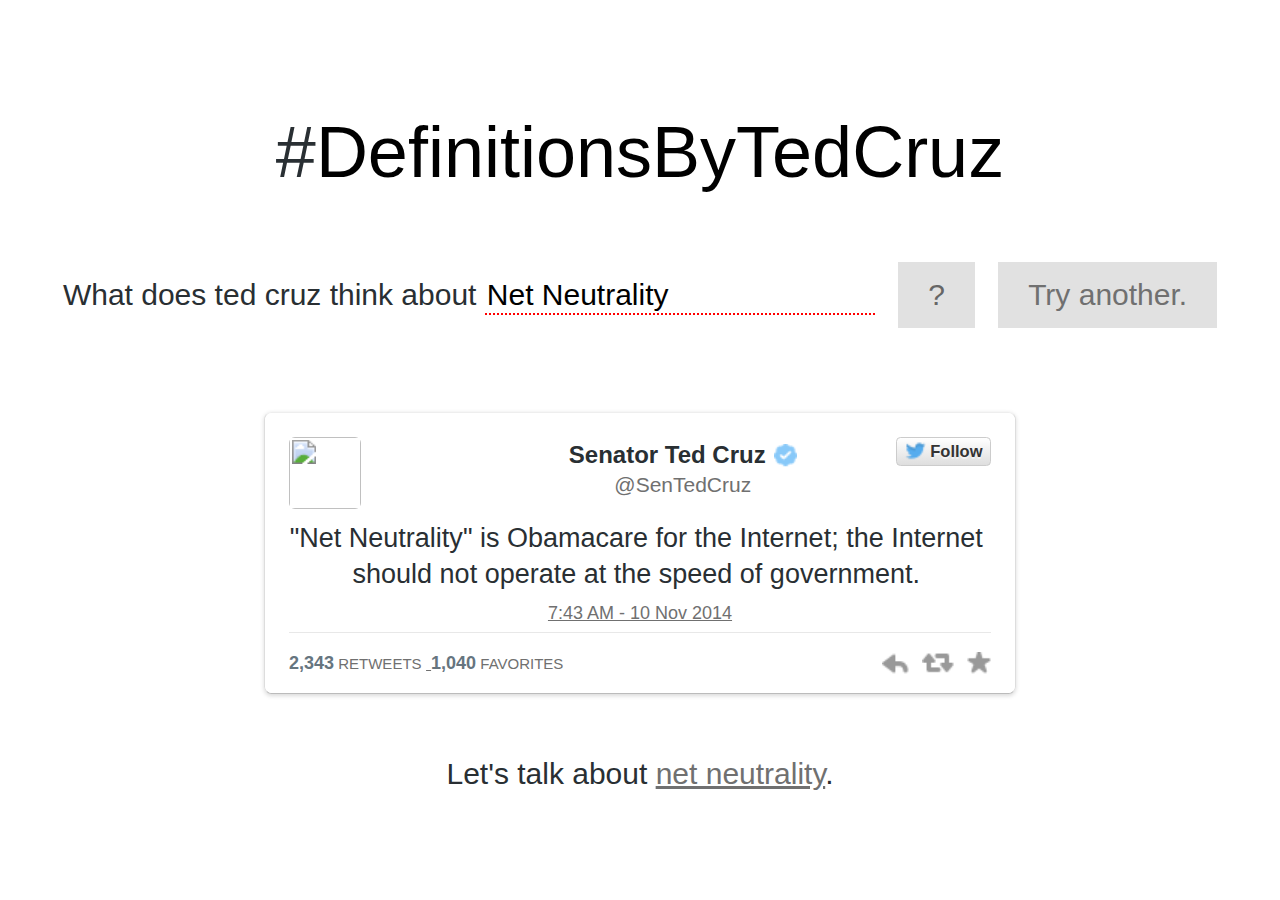
==== cruzdefinitions/index.html @ 554a3448 "lets see" ====
<html>
<head>
  <title>#DefinitionsByTedCruz</title>
  <script src="jquery.min.js"></script>
  <link type="text/css" rel="stylesheet" href="twitter.css">
  <style>
  body {
    margin: 1em;
  }
  form, input {
    display: inline-block;
    font-size: 1em;
  }
  h1 {
    font-size: 6em;
    font-weight: 300;
    text-align: center;
    margin: 2em 0 1em 0;
  }
  h1 a {
    color: black !important;
    text-decoration: none;
  }
  h1 a:hover {
    color: red !important;
  }
  a {
    color: blue;
    text-decoration: underline;
  }
  a:hover {
    color: red;
  }
  .intro {
    margin: 1em;
    text-align: center;
  }
  .intro p {
    font-size: 2.5em;
  }
  .nav {
    text-align: center;
  }
  .button {
    display: inline-block;
    border: 0;
    margin: 1em 0 0 0.5em;
    padding: 0.5em 1em;
    cursor: pointer;
    background: #e1e1e1;
    text-decoration: none;
    color: #666666;
    font-size: 1em;
    line-height: 1.2em;
  }
  .button:hover {
    background: red;
    color: white;
  }
  #thoughts {
    text-align: center;
  }
  #topic {
    border: 0;
    border-bottom: 2px red dotted;
  }
  </style>
  <script>
  var url = 'http://en.wikipedia.org/w/api.php';
  function get_random(cb) {
    var params = {
      'action': 'query',
      'list': 'random',
      'rnlimit': 1,
      'format': 'json',
      'rnnamespace': 0
    };
    $.ajax({
      dataType: 'jsonp',
      url: url,
      data: params,
    }).done(cb);
  }
  function get_links(page_name, cb) {
    var params = {
      'action': 'query',
      'redirects': 'true',
      'prop': 'links',
      'pllimit': 500,
      'titles': page_name,
      'plnamespace': 0,
      'format': 'json'
    };
    $.ajax({
      dataType: 'jsonp',
      url: url,
      data: params,
    }).done(cb);
  }
  function select_random_link(data) {
    var page_ids = data['query']['pages'];
    for (page in page_ids) {
      if (page_ids.hasOwnProperty(page)) {
        var links = page_ids[page]['links'];
      }
    }
    return links[Math.round(Math.random() * links.length - 1)]['title'];
  }
  function obamacare(val) {
    var page_title, link, another_link;
    get_random(function(data) {
      page_title = data['query']['random'][0]['title'];
      get_links(page_title, function(data) {
        link = select_random_link(data);
        get_links(link, function(data) {
          another_link = select_random_link(data);
          $('.internet').html(link);
          $('#net-neutrality').html(page_title);
          $('#topic').val(page_title).attr('size', page_title.length + 1);
          $('#government').html(another_link);
        });
      });
    });
  }
  $(function() {
    
    obamacare();
    $('#again').click(obamacare);

    $('#thoughts').submit(function(e) {
      e.preventDefault();

      var page_title = $('#topic').val();
      get_links(page_title, function(data) {
        link = select_random_link(data);
        get_links(link, function(data) {
          another_link = select_random_link(data);
          $('.internet').html(link);
          $('#net-neutrality').html(page_title);
          $('#topic').val(page_title).attr('size', page_title.length + 1);
          $('#government').html(another_link);
        });
      });
    });
    
  });
  </script>
  <script type="text/javascript">

  var _gaq = _gaq || [];
  _gaq.push(['_setAccount', 'UA-75504-7']);
  _gaq.push(['_setDomainName', 'none']);
  _gaq.push(['_setAllowLinker', true]);
  _gaq.push(['_trackPageview']);

  (function() {
    var ga = document.createElement('script'); ga.type = 'text/javascript'; ga.async = true;
    ga.src = ('https:' == document.location.protocol ? 'https://ssl' : 'http://www') + '.google-analytics.com/ga.js';
    var s = document.getElementsByTagName('script')[0]; s.parentNode.insertBefore(ga, s);
  })();

  </script>
</head>
<body>
  <h1>#<a href="https://twitter.com/search?q=%23DefinitionsByTedCruz">DefinitionsByTedCruz</a></h1>
  <div class="intro"><form id="thoughts"><p>What does ted cruz think about <input type="text" id="topic" value="Net Neutrality" /> <input type="submit" value="?" class="button" /> <a id="again" class="button" href="#">Try another.</a></p></form>
  <div style="display: block; max-width: 99%; min-width: 220px; padding: 0px; border-top-left-radius: 5px; border-top-right-radius: 5px; border-bottom-right-radius: 5px; border-bottom-left-radius: 5px; margin: 4em auto; border-color: rgb(238, 238, 238) rgb(221, 221, 221) rgb(187, 187, 187); border-width: 1px; border-style: solid; box-shadow: rgba(0, 0, 0, 0.14902) 0px 1px 3px; position: static; visibility: visible; width: 500px; zoom: 150%">
    <div class="root standalone-tweet ltr twitter-tweet not-touch" dir="ltr" data-dt-months="Jan|Feb|Mar|Apr|May|Jun|Jul|Aug|Sep|Oct|Nov|Dec" data-dt-full="%{hours12}:%{minutes} %{amPm} - %{day} %{month} %{year}" data-dt-am="AM" data-dt-pm="PM" data-iframe-title="Embedded Tweet" data-scribe="page:tweet" id="twitter-widget-0" lang="en" data-twitter-event-id="0">
      <blockquote class="tweet subject expanded h-entry" data-tweet-id="531834493922189313" cite="#" data-scribe="section:subject">
        <div class="header">
          <div class="h-card p-author with-verification" data-scribe="component:author">
            <a class="u-url profile" href="#" aria-label="Senator Ted Cruz (screen name: SenTedCruz)" data-scribe="element:user_link">
              <img class="u-photo avatar" alt="" src="https://pbs.twimg.com/profile_images/3396959978/e4a57f152c58effe0df43affb2e27ab8_normal.jpeg" data-src-2x="https://pbs.twimg.com/profile_images/3396959978/e4a57f152c58effe0df43affb2e27ab8_bigger.jpeg" data-scribe="element:avatar">
              <span class="full-name">
                <span class="p-name customisable-highlight" data-scribe="element:name">Senator Ted Cruz</span>&nbsp;&nbsp;&nbsp;&nbsp;&nbsp;&nbsp;&nbsp;&nbsp;<span class="verified" title="Verified Account" aria-label="Verified Account" data-scribe="element:verified_badge"><b>✔</b></span>
              </span>
              <span class="p-nickname" dir="ltr" data-scribe="element:screen_name">@<b>SenTedCruz</b></span>

            </a>
          </div>

          <a class="follow-button profile" href="#" role="button" data-scribe="component:followbutton" title="Follow Senator Ted Cruz on Twitter"><i class="ic-button-bird"></i>Follow</a>
        </div>
        <div class="content e-entry-content" data-scribe="component:tweet">
          <p class="e-entry-title">"<span id="net-neutrality">Net Neutrality</span>" is Obamacare for <span class="internet">the Internet</span>; <span class="internet">the Internet</span> should not operate at the speed of <span id="government">government</span>.</p>
          <div class="dateline collapsible-container">
            <a class="u-url customisable-highlight long-permalink" href="#" data-datetime="2014-11-10T15:43:19+0000" data-scribe="element:full_timestamp"><time pubdate="" class="dt-updated" datetime="2014-11-10T15:43:19+0000" title="Time posted: 10 Nov 2014, 15:43:19 (UTC)">7:43 AM - 10 Nov 2014</time></a>
          </div>
        </div>
        <div class="footer customisable-border" data-scribe="component:footer">
          <span class="stats-narrow customisable-border">
            <span class="stats" data-scribe="component:stats">
              <a href="#" title="View Tweet on Twitter" data-scribe="element:retweet_count">
                <span class="stats-retweets">
                  <strong>2,343</strong> Retweets
                </span>
              </a>
              <a href="#" title="View Tweet on Twitter" data-scribe="element:favorite_count">
                <span class="stats-favorites">
                  <strong>1,040</strong> favorites
                </span>
              </a>
            </span>
          </span>
          <ul class="tweet-actions" role="menu" aria-label="Tweet actions" data-scribe="component:actions">
            <li><a href="#" class="reply-action web-intent" title="Reply" data-scribe="element:reply"><i class="ic-reply ic-mask"></i><b>Reply</b></a></li>
            <li><a href="#" class="retweet-action web-intent" title="Retweet" data-scribe="element:retweet"><i class="ic-retweet ic-mask"></i><b>Retweet</b></a></li>
            <li><a href="#" class="favorite-action web-intent" title="Favorite" data-scribe="element:favorite"><i class="ic-fav ic-mask"></i><b>Favorite</b></a></li>
          </ul>
        </div>
      </blockquote>
    </div>
  </div>
  <div class="nav">
    <p></p>
    <p>Let's talk about <a href="https://www.eff.org/deeplinks/2014/11/white-house-gets-it-net-neutrality-will-fcc-0">net neutrality</a>. </p>
  </div>
</body>
</body>
---- cruzdefinitions/twitter.css ----
html body{display:block;background:transparent}html,body,h1,h2,h3,blockquote,p,ol,ul,li,iframe,button{padding:0;margin:0;font:normal normal normal 12px/16px "Helvetica Neue",Roboto,"Segoe UI",Calibri,sans-serif;text-decoration:none;-webkit-text-size-adjust:100%;-ms-text-size-adjust:100%;text-transform:none;vertical-align:baseline;list-style:none;border:0;-webkit-outline:0;-moz-outline:0;-ms-outline:0;-o-outline:0;outline:0}img{border:0}b,i{font-style:normal;font-weight:normal}abbr{border-bottom:0}.p-author:before,.p-author:after,.cards-base:before,.cards-base:after{display:table;content:""}.p-author:after,.cards-base:after{clear:both}.tweet,.root,.p-author{zoom:1}.root,.tweet,.footer,.detail-expander,.header,.timeline{position:relative}button.load-more,.tweet-box-button,.no-tweets-pane .load-tweets{-webkit-box-sizing:border-box;-moz-box-sizing:border-box;box-sizing:border-box}.no-tweets-pane p{font-size:20px;line-height:24px}.timeline-header .custom-timeline-summary,.timeline-header h1.summary{font-size:18px;font-weight:bold;line-height:18px}.custom-timeline-owner-profile,.timeline .e-entry-title,.p-author .p-name,.cards-base h3,.new-tweets-bar button,.load-tweets,.no-more-pane{font-size:14px;line-height:16px}.tweet-box-button{font-size:13px}.stats strong,.timeline-header- .byline,.timeline-header .list-description{font-size:12px;line-height:18px}.timeline-header .byline{margin:4px 0}.stats span{font-size:10px}.brand span{font-size:12px}.timeline-header .custom-timeline-description{font-size:14px;color:#707070}.custom-timeline-owner-profile .p-nickname{font-size:13px}.custom-timeline-owner-profile .p-name,.p-author .profile .p-name,.cards-base .profile .p-name{font-weight:bold}.p-author a,.e-entry-title,.cards-base h3,.cards-base .cards-content p{line-height:18px}.e-entry-title a{max-width:100%;overflow:hidden;text-overflow:ellipsis;white-space:nowrap}a,a:visited,a:active,a:hover,a:focus,.p-author .full-name,.p-author a.profile,.p-author a.profile:hover .p-nickname,.p-author a.profile:focus .p-nickname,.p-author a.profile:hover .p-nickname b,.p-author a.profile:focus .p-nickname b,.timeline-header .custom-timeline-owner-profile:hover,.timeline-header .custom-timeline-owner-profile:focus,.custom-timeline-owner-profile:hover .p-nickname,.custom-timeline-owner-profile:focus .p-nickname,.custom-timeline-owner-profile:hover .p-nickname b,.custom-timeline-owner-profile:focus .p-nickname b,.cards-base a.profile:hover .p-nickname,.cards-base a.profile:focus .p-nickname,.cards-base a.profile:hover .p-nickname b,.cards-base a.profile:focus .p-nickname b,.cards-base .byline-user .p-nickname{text-decoration:none;outline:0}a:hover b,a:focus b,a:hover span,a:focus span,h3 a:hover,h3 a:focus,.timeline-header a:hover,.timeline-header a:focus,.e-entry-title .link:hover,.e-entry-title .link:focus,.footer a.expand:hover,.footer a.expand:focus,a.permalink:hover,a.permalink:focus,a.long-permalink:hover,a.long-permalink:focus,.cards-base p a:hover,.cards-base p a:focus,.retweet-credit a:hover,.retweet-credit a:focus{text-decoration:underline}html,.p-author .profile .p-name,.custom-timeline-owner-profile .p-name,.cards-base p,.cards-base p a,.timeline-header .custom-timeline-summary,.timeline-header .custom-timeline-summary a:link,.timeline-header .custom-timeline-summary a:visited,.timeline-header .summary,.timeline-header .summary a:link,.timeline-header .summary a:visited,.p-author a.profile:hover .p-name,.p-author a.profile:focus .p-name{color:#292f33}.customisable,.customisable:link,.customisable:visited,.customisable:hover,.customisable:focus,.customisable:active,.customisable-highlight:hover,.customisable-highlight:focus,a:hover .customisable-highlight,a:focus .customisable-highlight{color:#0084b4}a:link,a:visited,.stats span,.byline,.retweet-credit,.no-more-pane,.no-tweets-pane p,.p-geo,.cards-base .byline-user,.timeline-header .list-description{color:#707070}a:hover,a:focus,a:active,.p-author a.profile:hover,.p-author a.profile:focus,.retweet-credit .profile:hover,.retweet-credit .profile:focus,.stats strong,.no-tweets-pane .load-tweets,.nsfw{color:#66757f}.tweet-box-button{color:#aaa}.customisable-border{border:1px solid #e8e8e8}.verified b,.tweet-actions b,abbr.p-geo b,.ic-twitter-badge b,.e-entry-title a .tco-hidden,.collapse-geo .p-geo b,.collapse-media-tag .media-tag b{position:absolute;top:0;left:0;clip:rect(0,0,0,0);clip:rect(0 0 0 0)}.verified,.ic-rt,.ic-mask,.ic-top,.ic-twitter-alert,.ic-twitter-badge,.ic-bird-flourish,.ic-button-bird,.ic-play{display:inline-block;vertical-align:middle;background:transparent url(../images/sprite.png) no-repeat 0 0;background-image: url([data-uri]);background-size:177px 241px}.verified{width:15px;height:17px;margin-left:-21px;vertical-align:-25%;background-position:0 -161px}.ic-twitter-badge{width:18px;height:15px;background-position:-20px -161px}.ic-top{display:inline-block;width:12px;height:10px;margin:2px 4px 0 0;vertical-align:top;background-position:0 -181px}.ic-twitter-alert{width:16px;height:12px;margin:0 3px 3px 0;background-position:-80px -142px}.ic-bird-flourish{display:block;width:32px;height:20px;margin:12px auto 0;background-position:-40px -161px}.ic-button-bird{width:16px;height:16px;margin:0 3px 0 0;background-position:-73px -160px}.ic-play{position:absolute;top:50%;left:50%;width:64px;height:64px;margin:-32px 0 0 -32px;background-position:-108px -175px}.ic-mask{width:12px;height:13px;background-color:#999}a:hover .ic-mask,a:focus .ic-mask{background-color:#0084b4}.ic-reply{width:19px;height:15px;background-position:0 -87px}.ic-retweet{width:22px;height:15px;background-position:-31px -87px}.ic-fav{width:16px;height:15px;background-position:-60px -87px}.ic-geo,.ic-pho,.ic-sum,.ic-pla,.ic-con,.ic-people{display:inline-block;width:16px;height:16px}.ic-geo{background-position:-100px -30px}.ic-pho{background-position:-60px -29px}.ic-sum{background-position:-120px -29px}.ic-pla{background-position:-80px -29px}.ic-con{background-position:-140px -29px}.ic-people{width:14px;background-position:-160px -31px}.ic-rt{width:14px;height:16px;margin-right:4px;background-position:-20px -2px}.timeline{margin-bottom:10px;background-color:#fff;border-radius:5px}.timeline .stream{position:relative;width:100%;overflow-x:hidden;overflow-y:scroll}.timeline.pending-scroll-in .stream .h-feed{-webkit-transition:margin-top .5s ease-out;-moz-transition:margin-top .5s ease-out;-o-transition:margin-top .5s ease-out;transition:margin-top .5s ease-out}.timeline-header,.timeline-footer{position:relative;z-index:100}.timeline-header{padding:12px;border-width:0 0 1px;box-shadow:0 0 0 -3px rgba(0,0,0,0);-webkit-transition:box-shadow .3s ease-out;-moz-transition:box-shadow .3s ease-out;-o-transition:box-shadow .3s ease-out;transition:box-shadow .3s ease-out}.scrolled-down .timeline-header{box-shadow:0 0 10px -3px #ccc}.timeline-header h1.summary{font-weight:bold}.timeline-header .follow-button,.timeline-header .twitter-follow-button,.timeline-header .ic-twitter-badge{position:absolute;top:10px;right:10px}.ic-twitter-badge{border:1px solid #fff;border-color:transparent;border-radius:3px}.ic-twitter-badge:focus{border-color:#00acee}.new-tweets-bar{position:absolute;right:0;left:0;z-index:100;display:none;width:auto;margin-top:-2px;opacity:0;-webkit-transition:opacity .3s ease-in;-moz-transition:opacity .3s ease-in;-o-transition:opacity .3s ease-in;transition:opacity .3s ease-in}.pending-new-tweet-display .new-tweets-bar{display:block}.pending-new-tweet .new-tweets-bar{opacity:1}.new-tweets-bar button{width:100%;_width:92%;padding:10px 0;color:#fff;text-align:center;background-color:#222;background-color:rgba(0,0,0,0.87);border-width:0}.new-tweets-bar button:hover,.new-tweets-bar button:focus{text-decoration:underline;cursor:pointer}button.load-more{display:block;width:100%;*width:92%;padding:10px 0;margin:0;text-align:center;text-shadow:0 1px 0 rgba(255,255,255,0.4);cursor:pointer;background-color:#fcfcfc;background-color:rgba(0,0,0,0.02);border:0;box-shadow:inset 0 3px 8px rgba(0,0,0,0.05);-webkit-transition:background-color .2s ease-out;-moz-transition:background-color .2s ease-out;-o-transition:background-color .2s ease-out;transition:background-color .2s ease-out}button.load-more:hover,button.load-more:focus{text-decoration:underline;background-color:#eee;background-color:rgba(0,0,0,0.08)}.no-more-pane{display:none;padding:12px;text-align:center}.empty-timeline button.load-more,.no-more button.load-more{display:none}.no-more .no-more-pane{display:block}.no-tweets-pane{margin:30px 0;text-align:center}.no-tweets-pane p{margin:24px 12px;text-align:center}.nsfw .display-sensitive-image,.no-tweets-pane .load-tweets{padding:5px 10px;margin:5px auto;font-weight:bold;line-height:18px;text-align:center;text-shadow:0 1px 0 rgba(255,255,255,0.5);cursor:pointer;background-color:#dedede;background-color:rgba(0,0,0,0.15);background-image:-webkit-linear-gradient(#fff,#ddd);background-image:linear-gradient(#fff,#ddd);border:1px solid #ccc;border-color:rgba(0,0,0,0.2);border-radius:4px}.nsfw .display-sensitive-image:hover,.nsfw .display-sensitive-image:focus,.nsfw .display-sensitive-image:active,.no-tweets-pane .load-tweets:hover,.no-tweets-pane .load-tweets:focus,.no-tweets-pane .load-tweets:active{background-color:#f8f8f8;background-color:rgba(0,0,0,0.5);background-image:-webkit-linear-gradient(top,rgba(0,0,0,0.5),rgba(0,0,0,0.15));background-image:linear-gradient(top,rgba(0,0,0,0.5),rgba(0,0,0,0.15));border-color:#bbb;border-color:rgba(0,0,0,0.27)}.nsfw .display-sensitive-image:active,.no-tweets-pane .load-tweets:active{background-color:#efefef;box-shadow:inset 0 3px 5px rgba(0,0,0,0.1)}.has-tweets .no-tweets-pane{display:none}.timeline-footer{padding:6px 10px;background:#e8e8e8;background:rgba(0,0,0,0.1)}.timeline-footer a.widget-link{display:block;padding:10px;text-align:center}.tweet-box-button{display:block;width:100%;padding:6px;text-align:left;background:#fff;border:1px #ccc solid;border-radius:4px}.tweet-box-button:hover,.tweet-box-button:focus{cursor:pointer;border-color:#999;border-color:rgba(0,0,0,0.4)}a.tweet-box-button{width:auto}.tweet{padding:12px 12px 10px 69px;border-width:0 0 1px}.tweet.with-expansion{cursor:pointer}.header{_float:left;_clear:left}.header .avatar{position:absolute;top:0;left:-57px;width:48px;height:48px;background:#fff;border-radius:4px}.permalink{position:relative;z-index:50;float:right;margin-top:2px;_clear:right}.tweet .e-entry-title{margin:0 5px 0 0;overflow:hidden;clear:both;word-wrap:break-word;white-space:pre-wrap}.inline-media{max-width:100%;margin:10px 0 0;overflow:hidden}.tweet .retweet-credit{margin:3px 0}.tweet .twitter-alerts{margin-top:6px}.footer{overflow:hidden;zoom:1}.tweet-actions{position:absolute;_position:static;right:0;bottom:1px;_float:right;background:#fff;visibility:hidden;_visibility:visible;box-shadow:0 0 10px 5px #fff}.tweet-actions li{_display:inline;float:left}.tweet-actions a i{margin:1px 0 0 8px;*margin:1px 0 0 3px;overflow:hidden}.tweet:hover .tweet-actions,.tweet:focus .tweet-actions,.expanded .tweet-actions{visibility:visible}.tweet .tweet-actions a,.tweet .tweet-actions a b,.tweet .tweet-actions a i,.tweet .tweet-actions li{cursor:pointer;outline:0}.twt-tweet .tweet-actions .ic-retweet{margin-top:1px}.footer{min-height:16px;padding-top:1px;margin-top:2px;overflow:hidden;border-width:0;-webkit-transition:margin-top .2s ease-out,padding-top .2s ease-out;-moz-transition:margin-top .2s ease-out,padding-top .2s ease-out;-o-transition:margin-top .2s ease-out,padding-top .2s ease-out;transition:margin-top .2s ease-out,padding-top .2s ease-out}.expanded .footer{padding-top:11px;margin-top:10px;border-width:1px 0 0}.expand,.p-geo{_display:inline;float:left}.stats-wide,.stats-narrow,.brand{display:none;margin-left:.3em;border-width:0}.expanded .stats-wide{display:inline-block;margin-top:-2px}.stats span{display:inline-block;margin-right:3px;text-transform:uppercase}.stats strong{font-weight:bold}.detail-expander{height:0;overflow:hidden;-webkit-transition:height .3s ease-in;-moz-transition:height .3s ease-in;-o-transition:height .3s ease-in;transition:height .3s ease-in}.detail-expander .detail-content{_display:none}.expanded .detail-expander .detail-content{_display:block}.brand .ic-twitter-badge{margin:-4px 5px 0 0}.cards-base{padding:13px 0 12px;border-width:0;-webkit-transition:margin-top .3s ease-out;-moz-transition:margin-top .3s ease-out;-o-transition:margin-top .3s ease-out;transition:margin-top .3s ease-out}.expanded .cards-base{padding:12px 0 0;margin-top:12px;border-width:1px 0 0}.expanded .cards-multimedia,.cards-multimedia{padding-top:0;border-top:0}.cards-base h3{margin:0 0 4px 0}.cards-base .cards-content p{margin:5px 0 10px}.cards-multimedia .cards-content-concise .byline{margin-bottom:8px}.cards-base .summary-thumbnail{float:right;max-width:120px;max-height:120px;margin:4px 0 0 15px}.cards-base .summary-large-thumbnail{display:block;margin:4px 0 5px}.cards-base .media{position:relative;margin:0 0 8px;line-height:0}.cards-base .source-user{position:relative;height:16px;padding-left:21px;margin:10px 0;line-height:16px}.cards-base .source-user .avatar{position:absolute;top:-2px;left:0;display:block;width:16px;height:16px;border-radius:2px}.multi-photo{padding:7px 6px 0;background:#fff}.crop-media-box{display:inline-block;overflow:hidden;vertical-align:top}.multi-photo .box-0,.multi-photo-4 .box-2{margin-right:6px}.multi-photo-4 .box-0,.multi-photo-4 .box-1,.multi-photo-3 .box-1{margin-bottom:6px}.multi-photo-2 .box-0,.multi-photo-3 .box-0{border-radius:4px 0 0 4px}.multi-photo-2 .box-1{border-radius:0 4px 4px 0}.multi-photo-3 .box-1{border-radius:0 4px 0 0}.multi-photo-3 .box-2{border-radius:0 0 4px 0}.multi-photo-4 .box-0{border-radius:4px 0 0 0}.multi-photo-4 .box-1{border-radius:0 4px 0 0}.multi-photo-4 .box-2{border-radius:0 0 0 4px}.multi-photo-4 .box-3{border-radius:0 0 4px 0}.multi-photo-3 .crop-media-box:first-child{float:left}.custom-timeline-owner-profile{display:block}.custom-timeline-owner-profile .verified{margin-right:3px;margin-left:-38px}.custom-timeline .timeline-header{border-bottom-width:3px}.custom-timeline-owner-profile{position:relative;height:16px;padding-left:21px;line-height:16px}.custom-timeline-owner-profile .avatar{position:absolute;left:0;display:block;width:16px;height:16px;border-radius:2px}.custom-timeline .custom-timeline-summary{margin-bottom:11px}.custom-timeline .custom-timeline-description{margin-bottom:12px}.custom-timeline-owner-profile{margin-bottom:4px}.nsfw{padding:8px;background-color:#fcfcfc;background-color:rgba(0,0,0,0.02);border-radius:4px}.standalone-tweet{padding:8px 8px 0;background:#fff;border-radius:5px}.standalone-tweet .subject{margin-top:4px}.standalone-tweet .subject,.standalone-tweet.rtl .subject{padding:4px 8px 8px;border:0}.standalone-tweet .subject .header{position:relative;_height:48px;min-height:48px;padding:3px 0 4px 57px}.standalone-tweet.rtl .subject .header{padding:3px 57px 4px 0}.standalone-tweet .expanded .footer{margin-top:5px}.standalone-tweet .reply{padding:8px 8px 8px 65px}.standalone-tweet .subject .header .avatar{left:0}.standalone-tweet.rtl .subject .header .avatar{right:0;left:auto}.standalone-tweet .subject .header .profile .p-name{font-size:16px}.standalone-tweet .subject .header .profile .p-nickname{font-size:14px}.standalone-tweet .subject .header .profile .p-nickname::before{white-space:pre;content:"\A"}.standalone-tweet .follow-button,.standalone-tweet .twitter-follow-button{position:absolute;top:0;right:0}.standalone-tweet.rtl .follow-button,.standalone-tweet.rtl .twitter-follow-button{right:auto;left:0}.standalone-tweet .subject .e-entry-title{font-size:18px;line-height:24px}.standalone-tweet .subject .dateline{margin-top:6px;white-space:nowrap}.standalone-tweet .subject .p-geo{float:none}.standalone-tweet .subject .dateline .p-geo,.standalone-tweet .subject .dateline .media-tag{margin-left:3px}.media-tag .tag-count{display:none}.collapse-media-tag .media-tag .tag-count{display:inline}.standalone-tweet .subject .cards-base{padding-bottom:0}.standalone-tweet .subject .stats-narrow,.standalone-tweet .subject .brand{display:block;float:left;margin:0}.standalone-tweet.rtl .subject .stats-narrow,.standalone-tweet.rtl .subject .brand{float:right}.standalone-tweet .subject .tweet-actions{position:static;float:right;margin-bottom:4px;visibility:visible}.standalone-tweet.rtl .subject .tweet-actions{float:left}.standalone-tweet .conversation{padding:8px 8px 4px 8px;margin:-8px -8px 8px -8px;background:#f6f6f6;border-bottom:1px solid #e8e8e8;border-bottom-color:rgba(0,0,0,0.1)}.standalone-tweet .reply{position:relative;min-height:48px;border:0}.follow-button:link,.follow-button:visited{display:inline-block;padding:0 5px 0 3px;font:bold 11px/18px 'Helvetica Neue',Arial,sans-serif;color:#333;text-decoration:none;text-shadow:0 1px 0 rgba(255,255,255,0.5);white-space:nowrap;cursor:pointer;background-color:#eee;background-image:-webkit-linear-gradient(#fff,#dedede);background-image:linear-gradient(#fff,#dedede);border:#ccc solid 1px;border-radius:3px}.ie9 .follow-button:link,.ie9 .follow-button:visited{border-radius:0;-ms-filter:"progid:DXImageTransform.Microsoft.gradient(startColorstr='#ffffff', endColorstr='#dedede')"}.follow-button:focus,.follow-button:hover,.follow-button:active{color:#333;text-decoration:none;background-color:#d9d9d9;background-image:-webkit-linear-gradient(#f8f8f8,#d9d9d9);background-image:linear-gradient(#f8f8f8,#d9d9d9);border-color:#bbb;box-shadow:none}.timeline-header a.follow-button:link,.timeline-header a.follow-button:visited,.timeline-header a.follow-button:hover,.timeline-header a.follow-button:focus,.timeline-header a.follow-button:active,.thm-dark .timeline-header a.follow-button:link,.thm-dark .timeline-header a.follow-button:visited,.thm-dark .timeline-header a.follow-button:hover,.thm-dark .timeline-header a.follow-button:focus,.thm-dark .timeline-header a.follow-button:active{color:#333;text-decoration:none}.thm-dark a.follow-button:link,.thm-dark a.follow-button:visited,.thm-dark a.follow-button:hover,.thm-dark a.follow-button:focus,.thm-dark a.follow-button:active{color:#333}.ie9 .follow-button:hover,.ie9 .follow-button:focus,.ie9 .follow-button:active{-ms-filter:"progid:DXImageTransform.Microsoft.gradient(startColorstr='#f8f8f8', endColorstr='#d9d9d9')"}.follow-button:active{background-color:#efefef;box-shadow:inset 0 3px 5px rgba(0,0,0,0.1)}.follow-button:focus{border-color:#0089cb;outline:0}.var-narrow .timeline-header .summary{font-size:14px}.var-narrow .custom-timeline-summary{margin-bottom:7px;font-size:14px}.var-narrow .custom-timeline-description{margin-bottom:10px}.var-narrow .header .profile .p-name,.var-narrow .timeline-header .byline,.var-narrow .timeline-header .list-description,.var-narrow .e-entry-title,.var-narrow .cards-base h3{font-size:12px;line-height:16px}.var-narrow .timeline-header{padding:8px}.var-narrow .timeline-footer{padding:4px}.var-narrow .timeline-header .follow-button,.var-narrow .timeline-header .twitter-follow-button{top:6px;right:6px}.var-narrow .tweet{padding:5px 8px 6px 8px}.var-narrow .tweet .header{position:relative;_height:36px;min-height:32px;padding:0 0 4px 36px}.var-narrow .header .avatar{top:2px;left:0;width:32px;height:32px}.var-narrow .header .profile .p-nickname::before{white-space:pre;content:"\A"}.var-narrow .header .p-name{display:inline}.var-narrow .header .p-nickname{line-height:16px}.var-narrow .permalink{font-size:11px}.var-narrow .expanded .stats-wide{display:none}.var-narrow .expanded .stats-narrow,.var-narrow .brand{display:block;margin:0 0 4px 0;font-size:11px}.var-narrow .cards-base .summary-thumbnail{max-width:60px;max-height:60px}.var-narrow.standalone-tweet .subject{margin-top:1px}.var-narrow.standalone-tweet .subject .header .profile .p-name{font-size:14px}.var-narrow.standalone-tweet .subject .header .profile .p-nickname{font-size:12px}.var-narrow.standalone-tweet .subject .header{margin-bottom:8px}.var-narrow.standalone-tweet .subject .e-entry-title{font-size:16px;line-height:20px}.var-narrow.standalone-tweet .expanded .footer{padding-top:6px}.var-narrow.standalone-tweet .stats-narrow,.var-narrow.standalone-tweet.rtl .stats-narrow,.var-narrow.standalone-tweet .brand,.var-narrow.standalone-tweet.rtl .brand{display:block;float:none;padding-bottom:5px;margin:0 0 8px;border-width:0 0 1px}.var-narrow.standalone-tweet .tweet-actions,.var-narrow.standalone-tweet.rtl .tweet-actions{position:static;float:none;margin-bottom:3px;overflow:hidden;white-space:nowrap}.var-narrow.standalone-tweet .tweet-actions li{display:inline-block;float:none;width:33.33%;text-align:center}.var-narrow.standalone-tweet .tweet-actions li a{display:block;width:100%;margin:0}.var-narrow.standalone-tweet .tweet-actions a i{margin:0}.rtl,.rtl .tweet-box-button,.rtl .follow-button{text-align:right;direction:rtl}.rtl .p-nickname{text-align:left;direction:ltr}.rtl .header{_float:right;_clear:right}.rtl .permalink,.rtl .tweet-actions,.rtl .cards-base .summary-thumbnail{float:left}.rtl .expand,.rtl .p-geo,.rtl .tweet-actions li{float:right}.rtl .permalink{clear:left}.rtl .custom-timeline-owner-profile{padding-right:21px;padding-left:0}.rtl .custom-timeline-owner-profile .avatar{right:0}.rtl .tweet{padding:12px 69px 10px 12px}.var-narrow.rtl .tweet{padding:5px 8px 6px 8px}.rtl .header .avatar{right:-57px;left:auto}.var-narrow.rtl .tweet .header{padding:0 36px 4px 0}.rtl.var-narrow .header .avatar{right:0}.rtl .tweet-actions{right:auto;left:0}.rtl .timeline-header .follow-button,.rtl .timeline-header .twitter-follow-button,.rtl .timeline-header .ic-twitter-badge{position:absolute;right:auto;left:12px}.var-narrow.rtl .timeline-header .follow-button,.var-narrow.rtl .timeline-header .twitter-follow-button{right:auto;left:6px}.rtl .cards-base .source-user{padding:0 21px 0 0}.rtl .cards-base .source-user .avatar{right:0;left:auto}.rtl .follow-button{padding:0 3px 0 5px}.rtl .ic-top{margin:2px 0 0 4px}.rtl .ic-twitter-alert{margin:0 0 3px 3px}.rtl .ic-rt{margin:0 0 0 4px}.rtl .expand .ic-mask,.rtl .p-geo .ic-mask{margin:0 0 0 2px}.rtl .ic-button-bird{margin:0 0 0 3px}.rtl .stats span{margin:0 0 0 3px}.rtl .verified{margin-right:-21px;margin-left:0}.thm-dark{color:#a9a9a9;background-color:#333}.thm-dark .scrolled-down .timeline-header{box-shadow:0 0 10px -3px #000}.thm-dark .ic-twitter-badge{border-color:#333;border-color:transparent}.thm-dark .ic-twitter-badge:focus{border-color:#00acee}.thm-dark .timeline-footer,.standalone-tweet.thm-dark .conversation{background-color:#333;background-color:rgba(0,0,0,0.2)}.thm-dark .load-more,.thm-dark .nsfw,.thm-dark .tweet-box-button{background-color:#4a4a4a;background-color:rgba(0,0,0,0.64)}.thm-dark .load-more{text-shadow:0 1px 0 rgba(0,0,0,0.6)}.thm-dark .load-more:hover,.thm-dark .load-more:focus,.thm-dark .load-more:active{background-color:#666;background-color:rgba(0,0,0,0.39)}.thm-dark .tweet-actions{background-color:#333;box-shadow:0 0 10px 5px #333}.thm-dark .customisable,.thm-dark .customisable:link,.thm-dark .customisable:visited,.thm-dark .customisable:hover,.thm-dark .customisable:focus,.thm-dark .customisable:active,.thm-dark .customisable-highlight:hover,.thm-dark .customisable-highlight:focus,.thm-dark a:hover .customisable-highlight,.thm-dark a:focus .customisable-highlight{color:#87c2ed}.thm-dark a:hover .ic-mask,.thm-dark a:focus .ic-mask{background-color:#87c2ed}.thm-dark,.thm-dark .p-author .profile .p-name,.thm-dark .cards-base p,.thm-dark .cards-base p a,.thm-dark .timeline-header .summary,.thm-dark .timeline-header .list-description,.thm-dark .timeline-header a:link,.thm-dark .timeline-header a:visited,.thm-dark .byline,.thm-dark .p-author a.profile:hover .p-name,.thm-dark .p-author a.profile:focus .p-name .thm-dark .custom-timeline-owner-profile .p-name:hover,.thm-dark .custom-timeline-owner-profile .p-name:focus{color:#cfcfcf}.thm-dark .custom-timeline-summary,.thm-dark .custom-timeline-owner-profile .p-name{color:#e5e5e5}.thm-dark .custom-timeline-description,.thm-dark .custom-timeline-owner-profile .p-nickname{color:#999}.thm-dark a:link,.thm-dark a:visited,.thm-dark .stats span,.thm-dark .retweet-credit,.thm-dark .no-more-pane,.thm-dark .no-tweets-pane p,.thm-dark .p-geo,.thm-dark .cards-base .byline-user{color:#a0a0a0}.thm-dark a:focus,.thm-dark a:hover,.thm-dark a:active,.thm-dark .p-author a.profile:hover,.thm-dark .p-author a.profile:focus,.thm-dark .custom-timeline-owner-profile:hover,.thm-dark .custom-timeline-owner-profile:focus,.thm-dark .retweet-credit .profile:hover,.thm-dark .retweet-credit .profile:focus,.thm-dark .stats strong,.thm-dark .no-tweets-pane .load-tweets,.thm-dark .nsfw{color:#bbb}.customisable-border.thm-dark,.thm-dark .customisable-border{border-color:#444}.thm-dark .tweet-box-button{border-color:#222}.thm-dark .ic-mask{background-color:#999}.thm-dark .tweet-actions .ic-reply{background-position:0 -116px}.thm-dark .tweet-actions .ic-retweet{background-position:-31px -116px}.thm-dark .tweet-actions .ic-fav{background-position:-60px -116px}.thm-dark .ic-pho{background-position:-60px -59px}.thm-dark .ic-pla{background-position:-80px -59px}.thm-dark .ic-geo{background-position:-100px -60px}.thm-dark .ic-sum{background-position:-120px -59px}.thm-dark .ic-con{background-position:-140px -59px}.thm-dark .ic-people{background-position:-160px -59px}.is-touch .tweet-actions{visibility:visible}.is-touch .tweet-actions a{padding-left:10px}.is-touch.var-narrow .tweet-actions a{padding-left:0}.var-chromeless .tweet-actions .ic-mask,.thm-dark.var-chromeless .tweet-actions .ic-mask,.is-touch .tweet-actions .ic-mask{background-color:transparent}.var-chromeless .tweet-actions .ic-reply,.is-touch .tweet-actions .ic-reply{background-position:-80px -84px}.var-chromeless .tweet-actions .ic-retweet,.is-touch .tweet-actions .ic-retweet{background-position:-82px -102px}.var-chromeless .tweet-actions .ic-fav,.is-touch .tweet-actions .ic-fav{background-position:-82px -122px}.var-chromeless .tweet-actions a:hover .ic-reply,.var-chromeless .tweet-actions a:focus .ic-reply,.var-chromeless .tweet-actions a:active .ic-reply,.is-touch .tweet-actions a:hover .ic-reply,.is-touch .tweet-actions a:focus .ic-reply,.is-touch .tweet-actions a:active .ic-reply{background-position:-103px -84px}.var-chromeless .tweet-actions a:hover .ic-retweet,.var-chromeless .tweet-actions a:focus .ic-retweet,.var-chromeless .tweet-actions a:active .ic-retweet,.is-touch .tweet-actions a:hover .ic-retweet,.is-touch .tweet-actions a:focus .ic-retweet,.is-touch .tweet-actions a:active .ic-retweet{background-position:-109px -102px}.var-chromeless .tweet-actions a:hover .ic-fav,.var-chromeless .tweet-actions a:focus .ic-fav,.var-chromeless .tweet-actions a:active .ic-fav,.is-touch .tweet-actions a:hover .ic-fav,.is-touch .tweet-actions a:focus .ic-fav,.is-touch .tweet-actions a:active .ic-fav{background-position:-103px -122px}.var-preview .load-more{display:none}.timeline.var-chromeless{margin-bottom:10px;background-color:transparent;border:0;border-radius:0}.var-chromeless .timeline-header{padding:12px 0}.var-chromeless .tweet{padding:12px 2px 10px 58px}.var-narrow.var-chromeless .tweet{padding:12px 2px 10px 0}.var-chromeless.rtl .tweet{padding:12px 58px 10px 2px}.var-narrow.var-chromeless.rtl .tweet{padding:12px 0 10px 2px}.var-chromeless .permalink{padding:0 2px 0 0}.var-chromeless.rtl .permalink{padding:0 0 0 2px}.var-chromeless .timeline-footer{padding:6px}.var-chromeless .footer .ic-mask{background-color:transparent}.var-chromeless .ic-geo{background-position:-100px 0}.var-chromeless .ic-pho{background-position:-60px -2px}.var-chromeless .ic-sum{background-position:-120px -2px}.var-chromeless .ic-pla{background-position:-80px -2px}.var-chromeless .ic-con{background-position:-140px -2px}.var-chromeless .ic-people{background-position:-160px -2px}.var-chromeless .tweet-actions{background:0;box-shadow:none}.var-chromeless span.p-geo{padding:0 90px 0 0}.var-chromeless.rtl span.p-geo{padding:0 0 0 90px}.var-chromeless button.load-more{width:98%;margin:4px;text-shadow:none;border:1px solid #ccc;border-radius:4px}.var-borderless,.var-borderless .customisable-border{border:0}.var-borderless .expanded .footer,.var-borderless .expanded .cards-base{margin:0}.var-borderless .expanded .cards-multimedia{margin-top:2px}.var-borderless .expanded .footer{padding-top:5px;margin:0}.var-headerless .timeline-header,.var-footerless .timeline-footer{display:none}.var-static .stream{overflow-y:visible}.var-static .load-more{display:none}.var-static .tweet.with-expansion{cursor:default}.withheld{padding:12px 12px 10px 12px;border-width:0 0 1px}.var-narrow .withheld{padding:5px 8px 6px 8px}.var-chromeless .withheld{padding:12px 2px 10px 0}.var-chromeless.rtl .withheld{padding:12px 0 10px 2px}.withheld-text a:hover,.withheld-text a:focus{text-decoration:underline}.timeline .withheld-title{font-size:14px}.var-narrow .withheld-title{font-size:12px}.standalone-tweet.media-forward{padding:0}.standalone-tweet.media-forward,.standalone-tweet.media-forward .tweet{position:static;overflow:hidden}.standalone-tweet.media-forward .source-user{font-size:12px}.standalone-tweet.media-forward .content{padding:0 10px 3px 10px}.standalone-tweet.media-forward .subject .header .avatar{top:4px;left:10px;width:28px;height:28px}.standalone-tweet.rtl.media-forward .subject .header .avatar{right:10px;left:auto}.standalone-tweet.media-forward .subject .header{min-height:36px;padding:0 0 0 47px}.standalone-tweet.rtl.media-forward .subject .header{padding:0 47px 0 0}.standalone-tweet.media-forward .subject .header .profile .p-name,.standalone-tweet.media-forward .subject .header .profile .p-nickname{font-size:12px}.standalone-tweet.media-forward .expanded .cards-base{margin-top:0}.standalone-tweet.media-forward .follow-button,.standalone-tweet.media-forward .twitter-follow-button{top:4px;right:10px}.standalone-tweet.rtl.media-forward .follow-button,.standalone-tweet.rtl.media-forward .twitter-follow-button{right:auto;left:10px}.standalone-tweet.media-forward .subject .e-entry-title{display:inline;font-size:16px;line-height:20px}.standalone-tweet.media-forward .expanded .footer{padding-bottom:8px;margin:2px 10px 0 10px}.standalone-tweet.media-forward .subject .dateline{margin-top:7px}.standalone-tweet.media-forward .cards-base .media{margin-bottom:6px;text-align:center;background-color:#1d1d1d}.standalone-tweet.media-forward .cards-base .multi-photo{background-color:#fff}.standalone-tweet.media-forward.thm-dark .cards-base .multi-photo{background-color:#333}.standalone-tweet.media-forward .subject,.standalone-tweet.media-forward.var-narrow .subject{padding:0;margin-top:0}.var-narrow.standalone-tweet.media-forward .subject .header{margin-bottom:4px}.twitter-emoji{width:1em;height:1em;padding:0 .05em 0 .1em;vertical-align:-0.1em}@media print{.ic-mask{display:none}}
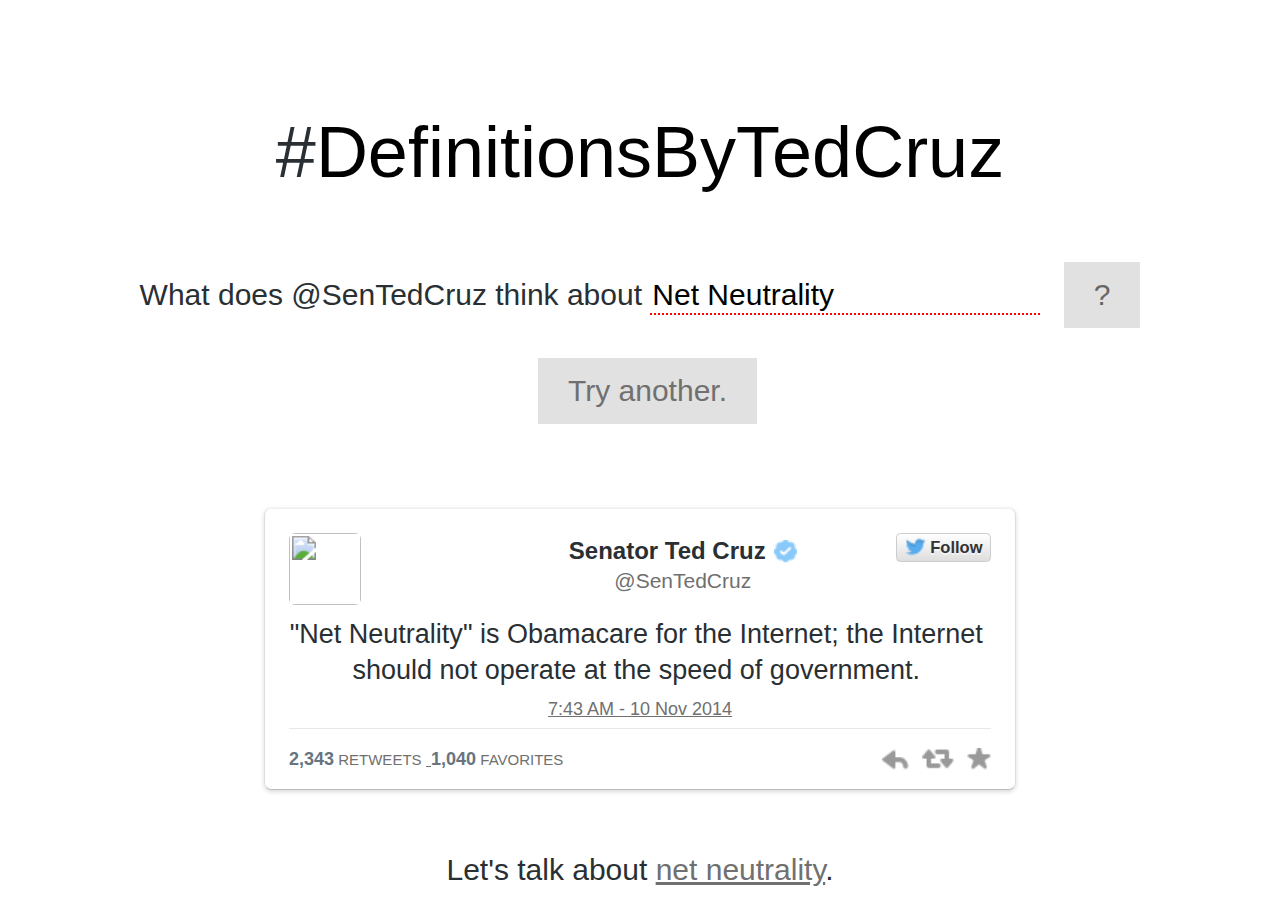
==== commit 6e339bee: "Update index.html" ====
--- a/cruzdefinitions/index.html
+++ b/cruzdefinitions/index.html
@@ -163,7 +163,7 @@
 </head>
 <body>
   <h1>#<a href="https://twitter.com/search?q=%23DefinitionsByTedCruz">DefinitionsByTedCruz</a></h1>
-  <div class="intro"><form id="thoughts"><p>What does ted cruz think about <input type="text" id="topic" value="Net Neutrality" /> <input type="submit" value="?" class="button" /> <a id="again" class="button" href="#">Try another.</a></p></form>
+  <div class="intro"><form id="thoughts"><p>What does @SenTedCruz think about <input type="text" id="topic" value="Net Neutrality" /> <input type="submit" value="?" class="button" /> <a id="again" class="button" href="#">Try another.</a></p></form>
   <div style="display: block; max-width: 99%; min-width: 220px; padding: 0px; border-top-left-radius: 5px; border-top-right-radius: 5px; border-bottom-right-radius: 5px; border-bottom-left-radius: 5px; margin: 4em auto; border-color: rgb(238, 238, 238) rgb(221, 221, 221) rgb(187, 187, 187); border-width: 1px; border-style: solid; box-shadow: rgba(0, 0, 0, 0.14902) 0px 1px 3px; position: static; visibility: visible; width: 500px; zoom: 150%">
     <div class="root standalone-tweet ltr twitter-tweet not-touch" dir="ltr" data-dt-months="Jan|Feb|Mar|Apr|May|Jun|Jul|Aug|Sep|Oct|Nov|Dec" data-dt-full="%{hours12}:%{minutes} %{amPm} - %{day} %{month} %{year}" data-dt-am="AM" data-dt-pm="PM" data-iframe-title="Embedded Tweet" data-scribe="page:tweet" id="twitter-widget-0" lang="en" data-twitter-event-id="0">
       <blockquote class="tweet subject expanded h-entry" data-tweet-id="531834493922189313" cite="#" data-scribe="section:subject">
@@ -216,4 +216,4 @@
     <p>Let's talk about <a href="https://www.eff.org/deeplinks/2014/11/white-house-gets-it-net-neutrality-will-fcc-0">net neutrality</a>. </p>
   </div>
 </body>
-</body>+</body>
